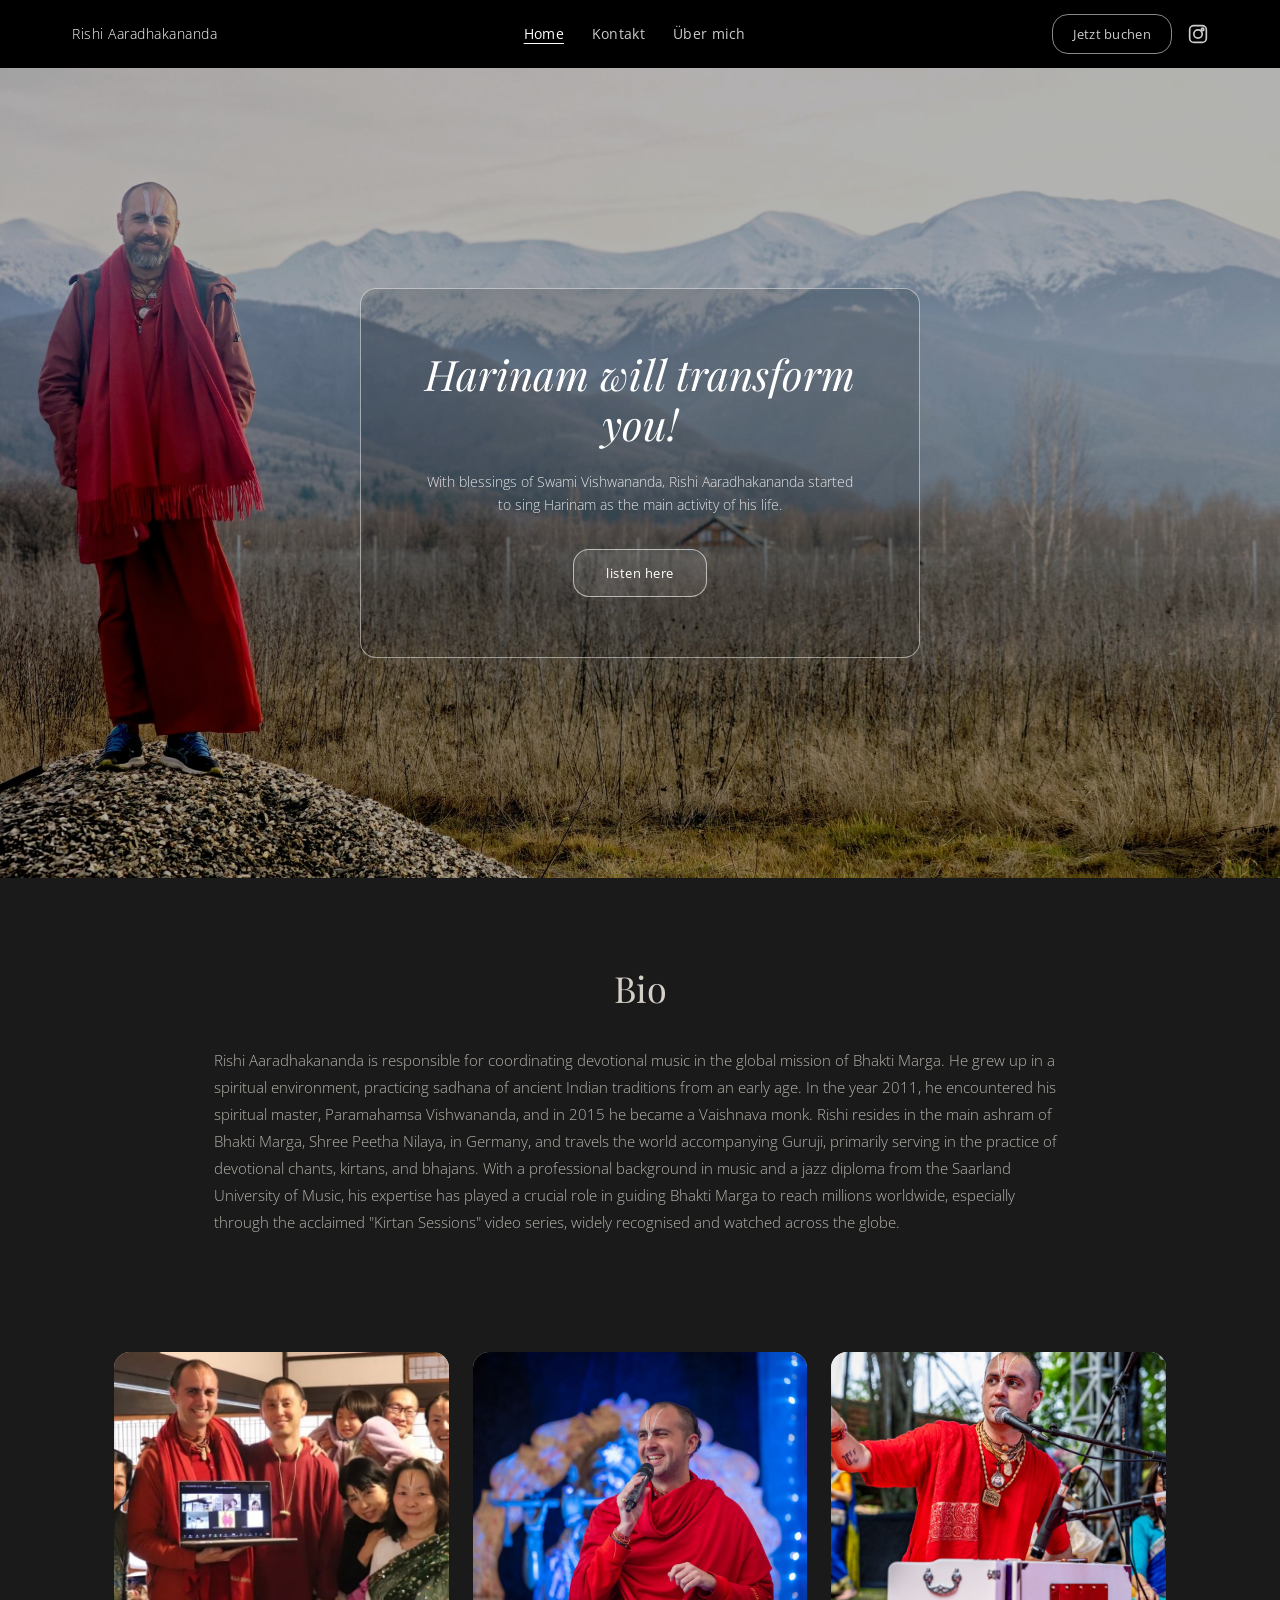
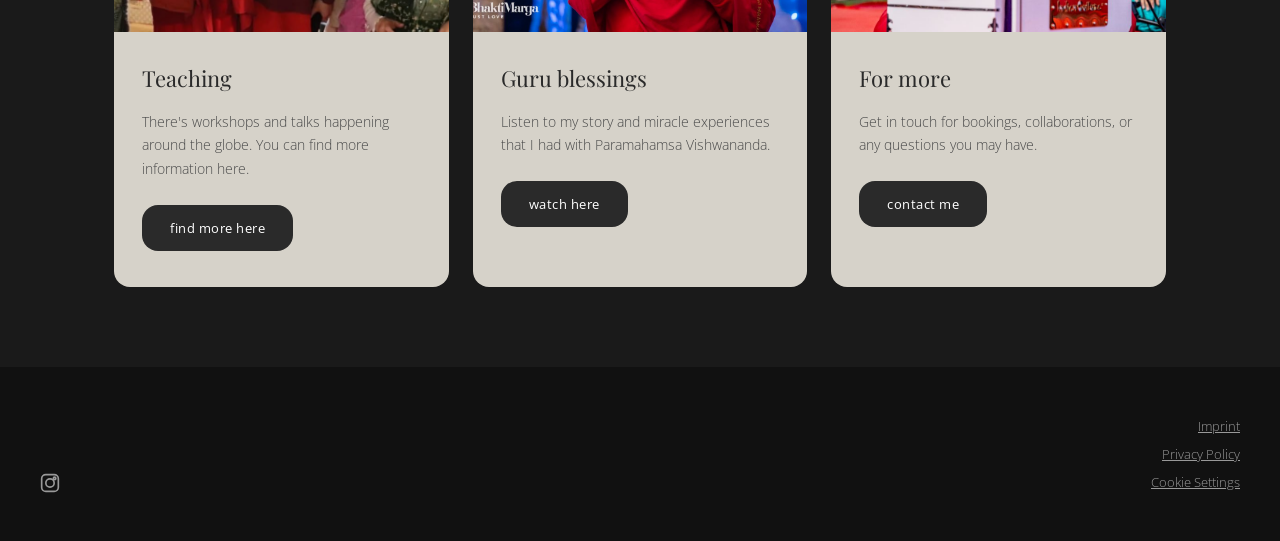
==== index.html @ 0794f9db "Initial commit: Rishi Aaradhakananda website Static website with Home, Kontakt, and Über mich pages." ====
<!DOCTYPE html>
<html lang="en">
<head>
  <meta charset="UTF-8">
  <meta name="viewport" content="width=device-width, initial-scale=1.0">
  <title>Home | Rishi Aaradhakananda</title>
  <link rel="stylesheet" href="styles.css">
  <link rel="preconnect" href="https://fonts.googleapis.com">
  <link rel="preconnect" href="https://fonts.gstatic.com" crossorigin>
  <link href="https://fonts.googleapis.com/css2?family=Playfair+Display:ital,wght@0,400;0,700;1,400&family=Open+Sans:wght@300;400;600&display=swap" rel="stylesheet">
</head>
<body>

  <header class="site-header">
    <div class="header-inner">
      <a href="/" class="site-logo">Rishi Aaradhakananda</a>
      <nav class="main-nav">
        <ul>
          <li><a href="/" class="active">Home</a></li>
          <li><a href="kontakt.html">Kontakt</a></li>
          <li><a href="ueber-mich.html">Über mich</a></li>
        </ul>
      </nav>
      <div class="header-right">
        <a href="kontakt.html" class="btn-book">Jetzt buchen</a>
        <a href="https://www.instagram.com/rishiaaradhakananda/" target="_blank" rel="noopener" class="social-icon" aria-label="Instagram">
          <svg xmlns="http://www.w3.org/2000/svg" width="20" height="20" viewBox="0 0 24 24" fill="none" stroke="currentColor" stroke-width="2" stroke-linecap="round" stroke-linejoin="round">
            <rect x="2" y="2" width="20" height="20" rx="5" ry="5"/>
            <circle cx="12" cy="12" r="5"/>
            <circle cx="17.5" cy="6.5" r="1.5"/>
          </svg>
        </a>
      </div>
      <button class="mobile-menu-toggle" aria-label="Toggle menu">
        <span></span><span></span><span></span>
      </button>
    </div>
  </header>

  <section class="hero">
    <div class="hero-bg">
      <img src="images/aaradhaka-hero-section.jpg" alt="Rishi Aaradhakananda">
    </div>
    <div class="hero-overlay"></div>
    <div class="hero-content">
      <div class="hero-box">
        <h1>Harinam will transform you!</h1>
        <p>With blessings of Swami Vishwananda, Rishi Aaradhakananda started to sing Harinam as the main activity of his life.</p>
        <a href="https://www.youtube.com/playlist?list=PLQ3rsLpWm6pcHsRMuZcD_2obDUtvVfQ1U" target="_blank" rel="noopener" class="btn-outline">listen here</a>
      </div>
    </div>
  </section>

  <section class="bio">
    <div class="container">
      <h2>Bio</h2>
      <p>Rishi Aaradhakananda is responsible for coordinating devotional music in the global mission of Bhakti Marga. He grew up in a spiritual environment, practicing sadhana of ancient Indian traditions from an early age. In the year 2011, he encountered his spiritual master, Paramahamsa Vishwananda, and in 2015 he became a Vaishnava monk. Rishi resides in the main ashram of Bhakti Marga, Shree Peetha Nilaya, in Germany, and travels the world accompanying Guruji, primarily serving in the practice of devotional chants, kirtans, and bhajans. With a professional background in music and a jazz diploma from the Saarland University of Music, his expertise has played a crucial role in guiding Bhakti Marga to reach millions worldwide, especially through the acclaimed "Kirtan Sessions" video series, widely recognised and watched across the globe.</p>
    </div>
  </section>

  <section class="cards">
    <div class="container">
      <div class="cards-grid">
        <div class="card">
          <div class="card-image">
            <img class="card-image-img" src="images/teaching.jpg" alt="Teaching workshops and talks">
          </div>
          <div class="card-body">
            <h3>Teaching</h3>
            <p>There's workshops and talks happening around the globe. You can find more information here.</p>
            <a href="https://bhaktimarga.org/devotional-arts" target="_blank" rel="noopener" class="btn-solid">find more here</a>
          </div>
        </div>
        <div class="card">
          <div class="card-image">
            <img class="card-image-img" src="images/guru-blessings.jpg" alt="Guru blessings">
          </div>
          <div class="card-body">
            <h3>Guru blessings</h3>
            <p>Listen to my story and miracle experiences that I had with Paramahamsa Vishwananda.</p>
            <a href="https://www.youtube.com/playlist?list=PLQ3rsLpWm6pd9e66ITuXEPHblyHumK-NG" target="_blank" rel="noopener" class="btn-solid">watch here</a>
          </div>
        </div>
        <div class="card">
          <div class="card-image">
            <img class="card-image-img1" src="images/hero.jpg" alt="Rishi Aaradhakananda">
          </div>
          <div class="card-body">
            <h3>For more</h3>
            <p>Get in touch for bookings, collaborations, or any questions you may have.</p>
            <a href="kontakt.html" class="btn-solid">contact me</a>
          </div>
        </div>
      </div>
        
      </div>
    </div>
  </section>

  <footer class="site-footer">
    <div class="footer-inner">
      <div class="footer-links">
        <a href="#">Imprint</a>
        <a href="#">Privacy Policy</a>
        <a href="#">Cookie Settings</a>
      </div>
      <div class="footer-social">
        <a href="https://www.instagram.com/rishiaaradhakananda/" target="_blank" rel="noopener" aria-label="Instagram">
          <svg xmlns="http://www.w3.org/2000/svg" width="20" height="20" viewBox="0 0 24 24" fill="none" stroke="currentColor" stroke-width="2" stroke-linecap="round" stroke-linejoin="round">
            <rect x="2" y="2" width="20" height="20" rx="5" ry="5"/>
            <circle cx="12" cy="12" r="5"/>
            <circle cx="17.5" cy="6.5" r="1.5"/>
          </svg>
        </a>
      </div>
    </div>
  </footer>

  <script>
    const toggle = document.querySelector('.mobile-menu-toggle');
    const nav = document.querySelector('.main-nav');
    toggle.addEventListener('click', () => {
      nav.classList.toggle('open');
      toggle.classList.toggle('active');
    });
  </script>

</body>
</html>
---- styles.css ----
*,
*::before,
*::after {
  margin: 0;
  padding: 0;
  box-sizing: border-box;
}

html {
  scroll-behavior: smooth;
}

body {
  font-family: 'Open Sans', sans-serif;
  font-weight: 300;
  color: #d4d0c8;
  background: #1a1a1a;
  line-height: 1.7;
}

a {
  text-decoration: none;
  color: inherit;
}

ul {
  list-style: none;
}

img {
  max-width: 100%;
  display: block;
}

.container {
  max-width: 900px;
  margin: 0 auto;
  padding: 0 24px;
}

/* ─── Header ─── */

.site-header {
  top: 0;
  left: 0;
  width: 100%;
  z-index: 100;
  background: rgba(0, 0, 0, 1);
  backdrop-filter: blur(6px);
}

.header-inner {
  display: flex;
  align-items: center;
  justify-content: space-between;
  padding: 14px 32px;
  max-width: 1200px;
  margin: 0 auto;
}

.site-logo {
  font-family: 'Open Sans', sans-serif;
  font-weight: 300;
  font-size: 14px;
  letter-spacing: 0.5px;
  color: #fff;
  white-space: nowrap;
}

.main-nav ul {
  display: flex;
  gap: 28px;
}

.main-nav a {
  font-size: 14px;
  font-weight: 400;
  color: #ccc;
  transition: color 0.2s;
  letter-spacing: 0.3px;
}

.main-nav a:hover,
.main-nav a.active {
  color: #fff;
  text-decoration: underline;
  text-underline-offset: 4px;
}

.header-right {
  display: flex;
  align-items: center;
  gap: 16px;
}

.btn-book {
  font-size: 13px;
  font-weight: 400;
  padding: 8px 20px;
  border: 1px solid #888;
  border-radius: 0;
  color: #ccc;
  transition: all 0.2s;
  letter-spacing: 0.3px;
  border-radius: 16px;
}

.btn-book:hover {
  border-color: #fff;
  color: #fff;
}

.social-icon {
  color: #ccc;
  transition: color 0.2s;
  display: flex;
}

.social-icon:hover {
  color: #fff;
}

.mobile-menu-toggle {
  display: none;
  flex-direction: column;
  gap: 5px;
  background: none;
  border: none;
  cursor: pointer;
  padding: 4px;
}

.mobile-menu-toggle span {
  width: 24px;
  height: 2px;
  background: #fff;
  transition: transform 0.3s;
}

/* ─── Hero ─── */

.hero {
  position: relative;
  width: 100%;
  height: 90vh;
  min-height: 600px;
  overflow: hidden;
  display: flex;
  align-items: center;
  justify-content: center;
}

.hero-bg {
  position: absolute;
  inset: 0;
}

.hero-bg img {
  width: 100%;
  height: 100%;
  object-fit: cover;
  object-position: left center;
}

.hero-overlay {
  position: absolute;
  inset: 0;
  background: rgba(0, 0, 0, 0.3);
}

.hero-content {
  position: relative;
  z-index: 2;
  padding: 0 24px;
  width: 100%;
  display: flex;
  justify-content: center;
}

.hero-box {
  border: 1px solid rgba(255, 255, 255, 0.5);
  padding: 60px 64px;
  text-align: center;
  max-width: 560px;
  width: 100%;
  background: rgba(0, 0, 0, 0.15);
  border-radius: 16px;
}

.hero-box h1 {
  font-family: 'Playfair Display', serif;
  font-weight: 400;
  font-style: italic;
  font-size: 42px;
  color: #fff;
  line-height: 1.2;
  margin-bottom: 20px;
}

.hero-box p {
  font-size: 14px;
  font-weight: 300;
  color: rgba(255, 255, 255, 0.85);
  line-height: 1.7;
  margin-bottom: 32px;
}

.btn-outline {
  display: inline-block;
  font-size: 13px;
  font-weight: 400;
  letter-spacing: 0.5px;
  padding: 12px 32px;
  border: 1px solid rgba(255, 255, 255, 0.6);
  color: #fff;
  background: rgba(255, 255, 255, 0.08);
  transition: all 0.25s;
  border-radius: 16px;
}

.btn-outline:hover {
  background: rgba(255, 255, 255, 0.18);
  border-color: #fff;
}

.btn-outline.dark {
  border-color: rgba(180, 175, 165, 0.5);
  color: #d4d0c8;
  background: transparent;
  border-radius: 16px;
}

.btn-outline.dark:hover {
  border-color: #d4d0c8;
  background: rgba(255, 255, 255, 0.05);
}

/* ─── Bio ─── */

.bio {
  background: #1a1a1a;
  padding: 80px 0 60px;
  text-align: center;
}

.bio h2 {
  font-family: 'Playfair Display', serif;
  font-weight: 400;
  font-size: 36px;
  color: #d4d0c8;
  margin-bottom: 28px;
}

.bio p {
  font-size: 15px;
  line-height: 1.8;
  color: #b8b4ac;
  margin-bottom: 36px;
  text-align: left;
}

/* ─── Cards ─── */

.cards {
  background: #1a1a1a;
  padding: 20px 0 80px;
}

.cards .container {
  max-width: 1100px;
}

.cards-grid {
  display: grid;
  grid-template-columns: repeat(3, 1fr);
  gap: 24px;
  max-width: 1100px;
  margin: 0 auto;
}

.card {
  background: #d6d2c9;
  overflow: hidden;
  border-radius: 16px;
}

.card-image {
  width: 100%;
  height: 280px;
  overflow: hidden;
  
}

.card-image img {
  width: 100%;
  height: 100%;
  object-fit: cover;
  transition: transform 0.4s;
}

.card:hover .card-image img {
  transform: scale(1.03);
}

.card-body {
  padding: 28px 28px 36px;
}

.card-body h3 {
  font-family: 'Playfair Display', serif;
  font-weight: 400;
  font-size: 22px;
  color: #2a2a2a;
  margin-bottom: 12px;
}

.card-body p {
  font-size: 14px;
  color: #4a4a4a;
  line-height: 1.7;
  margin-bottom: 24px;
}

.btn-solid {
  display: inline-block;
  font-size: 13px;
  font-weight: 400;
  letter-spacing: 0.5px;
  padding: 12px 28px;
  background: #2a2a2a;
  color: #fff;
  transition: background 0.25s;
  border-radius: 16px;
}

.btn-solid:hover {
  background: #444;
}

/* ─── Footer ─── */

.site-footer {
  background: #111;
  padding: 48px 32px;
}

.footer-inner {
  max-width: 1200px;
  margin: 0 auto;
  display: flex;
  justify-content: space-between;
  align-items: flex-start;
}

.footer-links {
  display: flex;
  flex-direction: column;
  gap: 6px;
  text-align: right;
  margin-left: auto;
}

.footer-links a {
  font-size: 13px;
  color: #999;
  transition: color 0.2s;
  text-decoration: underline;
}

.footer-links a:hover {
  color: #fff;
}

.footer-social {
  position: absolute;
}

.footer-inner {
  position: relative;
}

.footer-social {
  left: 0;
  bottom: 0;
}

.footer-social a {
  color: #999;
  transition: color 0.2s;
  display: flex;
}

.footer-social a:hover {
  color: #fff;
}

/* ─── About Page ─── */

.about-page {
  padding: 100px 0 80px;
  text-align: center;
}

.about-page h1 {
  font-family: 'Playfair Display', serif;
  font-weight: 400;
  font-style: italic;
  font-size: 40px;
  color: #d4d0c8;
  margin-bottom: 32px;
}

.about-image {
  max-width: 700px;
  margin: 0 auto 32px;
}

.about-image img {
  width: 100%;
  height: auto;
}

.about-page p {
  font-size: 15px;
  line-height: 1.8;
  color: #b8b4ac;
  text-align: left;
}

/* ─── Contact Page ─── */

.contact-page {
  padding: 100px 0 0;
  text-align: center;
}

.contact-page h1 {
  font-family: 'Playfair Display', serif;
  font-weight: 400;
  font-style: italic;
  font-size: 40px;
  color: #d4d0c8;
  margin-bottom: 32px;
}

.contact-image {
  max-width: 400px;
  margin: 0 auto 24px;
}

.contact-image img {
  width: 100%;
  height: auto;
}

.contact-email {
  font-size: 14px;
  color: #b8b4ac;
  margin-bottom: 60px;
}

.contact-email a {
  color: #d4d0c8;
  text-decoration: underline;
  text-underline-offset: 3px;
}

.contact-email a:hover {
  color: #fff;
}

.contact-form-section {
  padding: 0 24px 80px;
}

.contact-form-box {
  max-width: 900px;
  margin: 0 auto;
  background: #f0ede8;
  padding: 48px 48px 56px;
}

.contact-form-box h2 {
  font-family: 'Playfair Display', serif;
  font-weight: 400;
  font-style: italic;
  font-size: 28px;
  color: #2a2a2a;
  text-align: center;
  margin-bottom: 32px;
}

.form-row {
  display: grid;
  grid-template-columns: 1fr 1fr 1fr;
  gap: 20px;
  margin-bottom: 20px;
}

.form-group {
  display: flex;
  flex-direction: column;
}

.form-group label {
  font-size: 13px;
  font-weight: 400;
  color: #444;
  margin-bottom: 6px;
}

.form-group .required {
  color: #c44;
}

.form-group input,
.form-group textarea {
  font-family: 'Open Sans', sans-serif;
  font-size: 14px;
  padding: 10px 12px;
  border: 1px solid #ccc;
  background: #fff;
  color: #333;
  outline: none;
  transition: border-color 0.2s;
}

.form-group input:focus,
.form-group textarea:focus {
  border-color: #888;
}

.form-group textarea {
  resize: vertical;
  min-height: 120px;
}

.form-consent {
  margin-top: 20px;
  margin-bottom: 24px;
}

.form-consent label {
  display: flex;
  gap: 10px;
  align-items: flex-start;
  font-size: 12px;
  color: #555;
  line-height: 1.6;
  cursor: pointer;
}

.form-consent input[type="checkbox"] {
  margin-top: 3px;
  flex-shrink: 0;
}

.form-consent p {
  font-size: 12px;
  color: #555;
  margin-top: 8px;
  margin-left: 24px;
}

.form-consent a {
  color: #333;
  text-decoration: underline;
}

.form-submit {
  text-align: center;
}

.form-submit button {
  font-family: 'Open Sans', sans-serif;
  font-size: 14px;
  font-weight: 400;
  padding: 12px 40px;
  background: #aaa;
  color: #fff;
  border: none;
  cursor: pointer;
  transition: background 0.25s;
}

.form-submit button:not(:disabled) {
  background: #666;
}

.form-submit button:not(:disabled):hover {
  background: #444;
}

.form-submit button:disabled {
  cursor: not-allowed;
}

.form-success {
  text-align: center;
  padding: 40px 0;
}

.form-success h3 {
  font-family: 'Playfair Display', serif;
  font-weight: 400;
  font-size: 22px;
  color: #2a2a2a;
  margin-bottom: 12px;
}

.form-success p {
  font-size: 14px;
  color: #555;
}

.form-error {
  text-align: center;
  padding: 12px;
  margin-top: 16px;
}

.form-error p {
  font-size: 13px;
  color: #c44;
}

/* ─── Responsive ─── */
@media (max-width: 1200px) {
  .hero-content {
    margin-left: 150px;
  }
  .hero {
    height: 70vh;
  }
  .hero-box {
    padding: 35px 34px;
    max-width: 500px;
  }
}


@media (max-width: 768px) {
  .main-nav {
    display: none;
    position: absolute;
    top: 100%;
    left: 0;
    width: 100%;
    background: rgba(0, 0, 0, 0.95);
    padding: 20px 32px;
  }

  .card-image-img {
    object-position: top center;
  }

  .card-image-img1 {
    object-position: 0 25%;
  }

  .main-nav.open {
    display: block;
  }

  .main-nav ul {
    flex-direction: column;
    gap: 16px;
  }

  .mobile-menu-toggle {
    display: flex;
  }

  .header-right .btn-book {
    display: none;
  }

  .hero-box {
    padding: 40px 28px;
  }

  .hero-box h1 {
    font-size: 30px;
  }

  .cards-grid {
    grid-template-columns: 1fr;
    gap: 20px;
  }

  .footer-inner {
    flex-direction: column;
    gap: 24px;
  }

  .footer-links {
    text-align: left;
    margin-left: 0;
  }

  .footer-social {
    position: static;
  }

  .form-row {
    grid-template-columns: 1fr;
    gap: 16px;
  }

  .contact-form-box {
    padding: 32px 20px 40px;
  }

  .about-page h1,
  .contact-page h1 {
    font-size: 32px;
  }
}
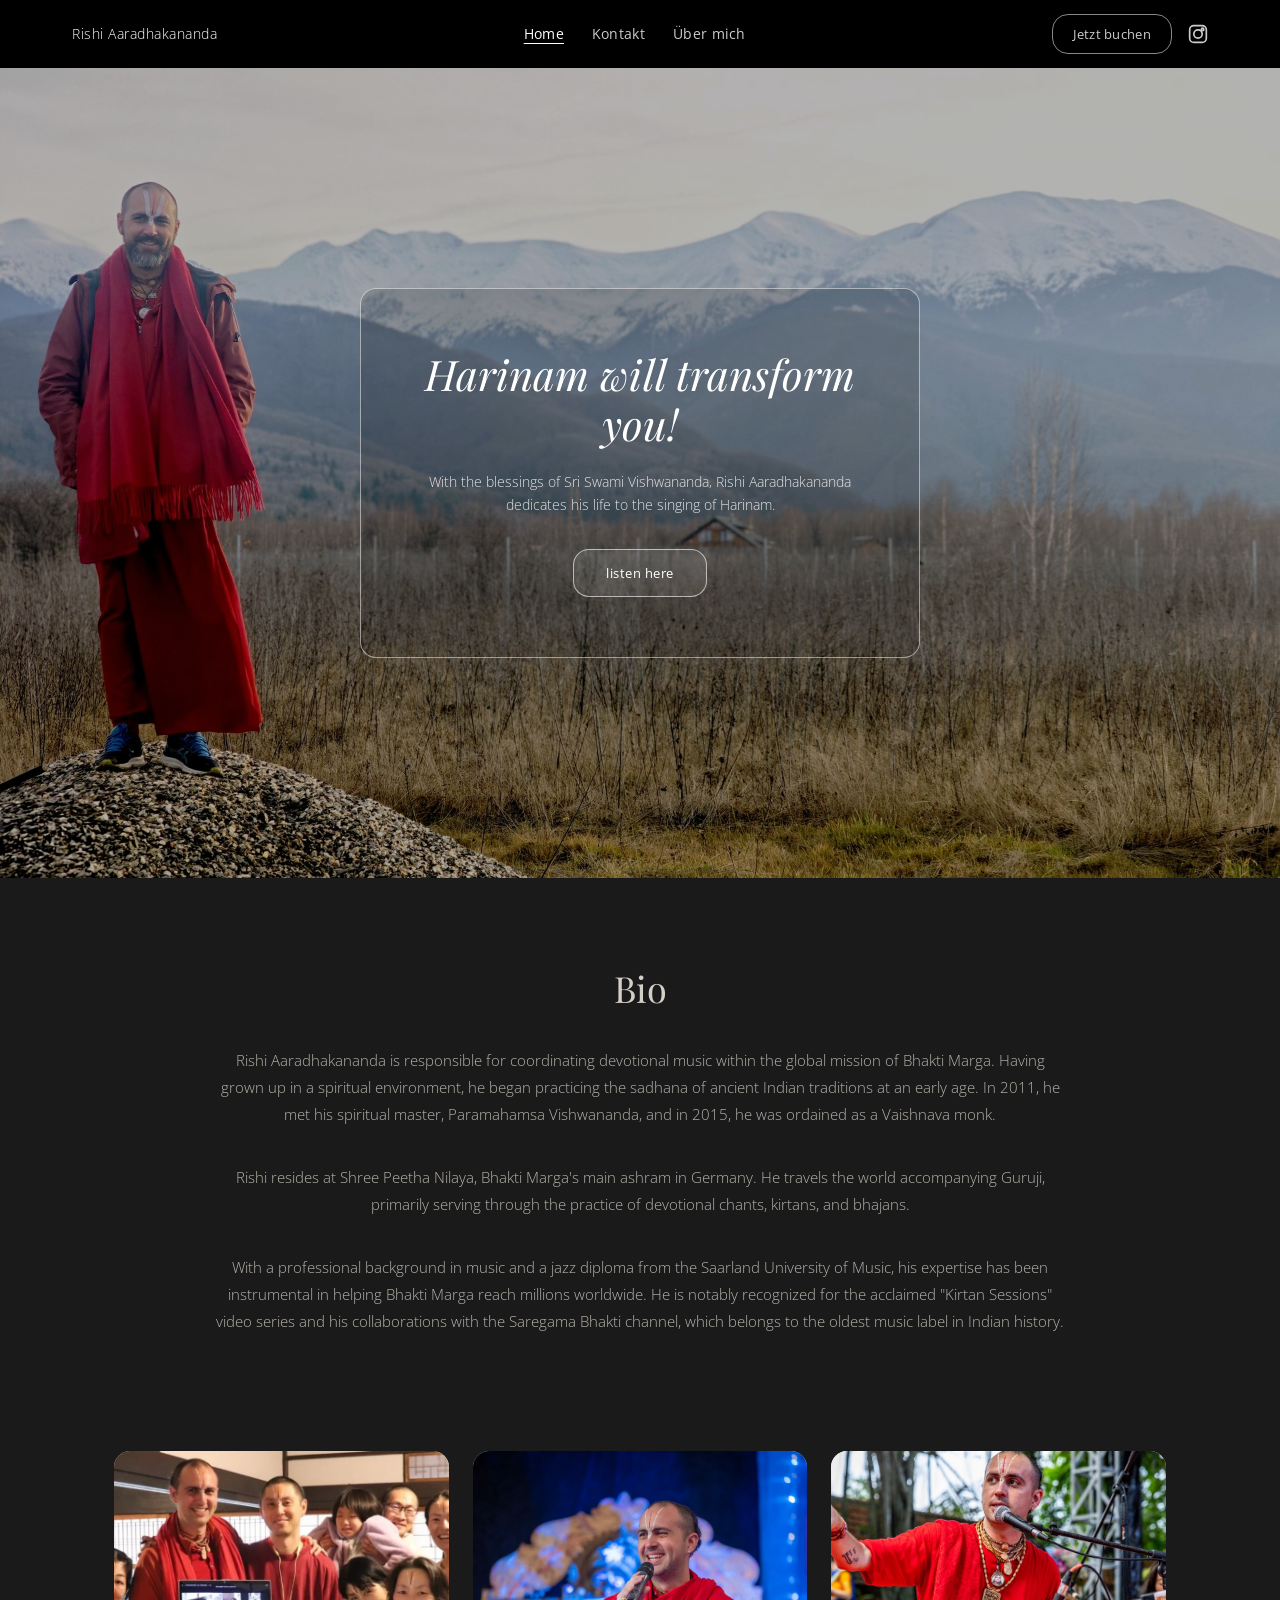
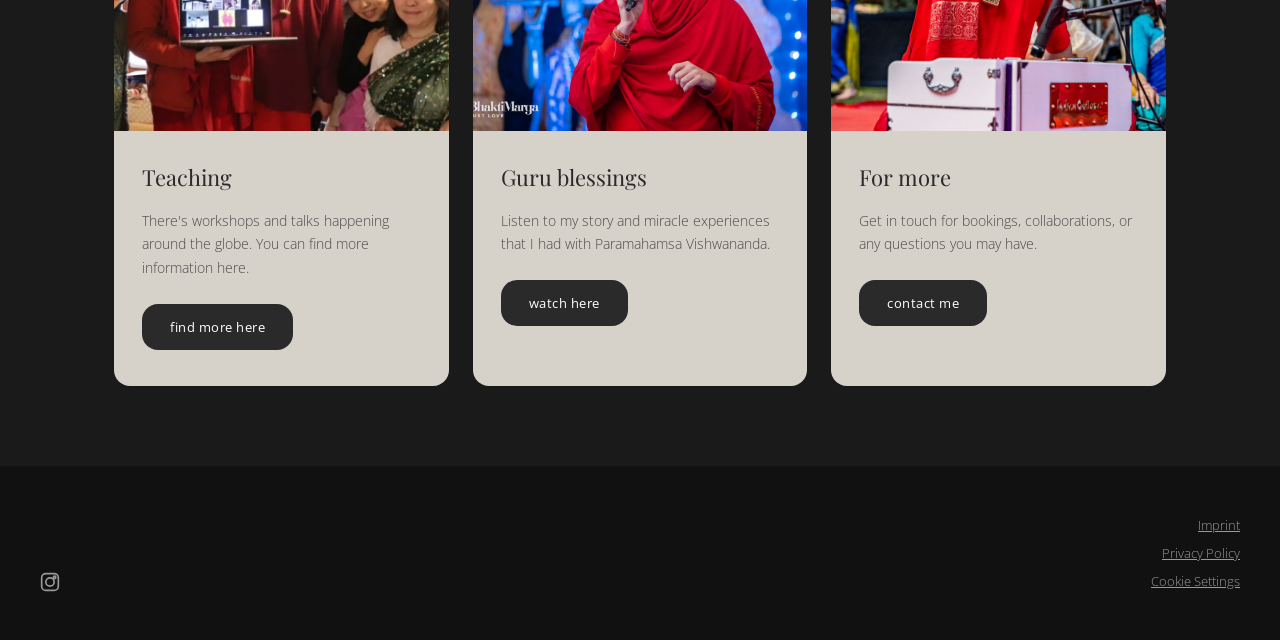
==== commit 2da4acbd: "Update bio text and center alignment, refine hero subtitle Made-with: Cursor" ====
--- a/index.html
+++ b/index.html
@@ -45,7 +45,7 @@
     <div class="hero-content">
       <div class="hero-box">
         <h1>Harinam will transform you!</h1>
-        <p>With blessings of Swami Vishwananda, Rishi Aaradhakananda started to sing Harinam as the main activity of his life.</p>
+        <p>With the blessings of Sri Swami Vishwananda, Rishi Aaradhakananda dedicates his life to the singing of Harinam.</p>
         <a href="https://www.youtube.com/playlist?list=PLQ3rsLpWm6pcHsRMuZcD_2obDUtvVfQ1U" target="_blank" rel="noopener" class="btn-outline">listen here</a>
       </div>
     </div>
@@ -54,7 +54,9 @@
   <section class="bio">
     <div class="container">
       <h2>Bio</h2>
-      <p>Rishi Aaradhakananda is responsible for coordinating devotional music in the global mission of Bhakti Marga. He grew up in a spiritual environment, practicing sadhana of ancient Indian traditions from an early age. In the year 2011, he encountered his spiritual master, Paramahamsa Vishwananda, and in 2015 he became a Vaishnava monk. Rishi resides in the main ashram of Bhakti Marga, Shree Peetha Nilaya, in Germany, and travels the world accompanying Guruji, primarily serving in the practice of devotional chants, kirtans, and bhajans. With a professional background in music and a jazz diploma from the Saarland University of Music, his expertise has played a crucial role in guiding Bhakti Marga to reach millions worldwide, especially through the acclaimed "Kirtan Sessions" video series, widely recognised and watched across the globe.</p>
+      <p>Rishi Aaradhakananda is responsible for coordinating devotional music within the global mission of Bhakti Marga. Having grown up in a spiritual environment, he began practicing the sadhana of ancient Indian traditions at an early age. In 2011, he met his spiritual master, Paramahamsa Vishwananda, and in 2015, he was ordained as a Vaishnava monk.</p>
+      <p>Rishi resides at Shree Peetha Nilaya, Bhakti Marga's main ashram in Germany. He travels the world accompanying Guruji, primarily serving through the practice of devotional chants, kirtans, and bhajans.</p>
+      <p>With a professional background in music and a jazz diploma from the Saarland University of Music, his expertise has been instrumental in helping Bhakti Marga reach millions worldwide. He is notably recognized for the acclaimed "Kirtan Sessions" video series and his collaborations with the Saregama Bhakti channel, which belongs to the oldest music label in Indian history.</p>
     </div>
   </section>
 
--- a/styles.css
+++ b/styles.css
@@ -256,7 +256,7 @@
   line-height: 1.8;
   color: #b8b4ac;
   margin-bottom: 36px;
-  text-align: left;
+  text-align: center;
 }
 
 /* ─── Cards ─── */
